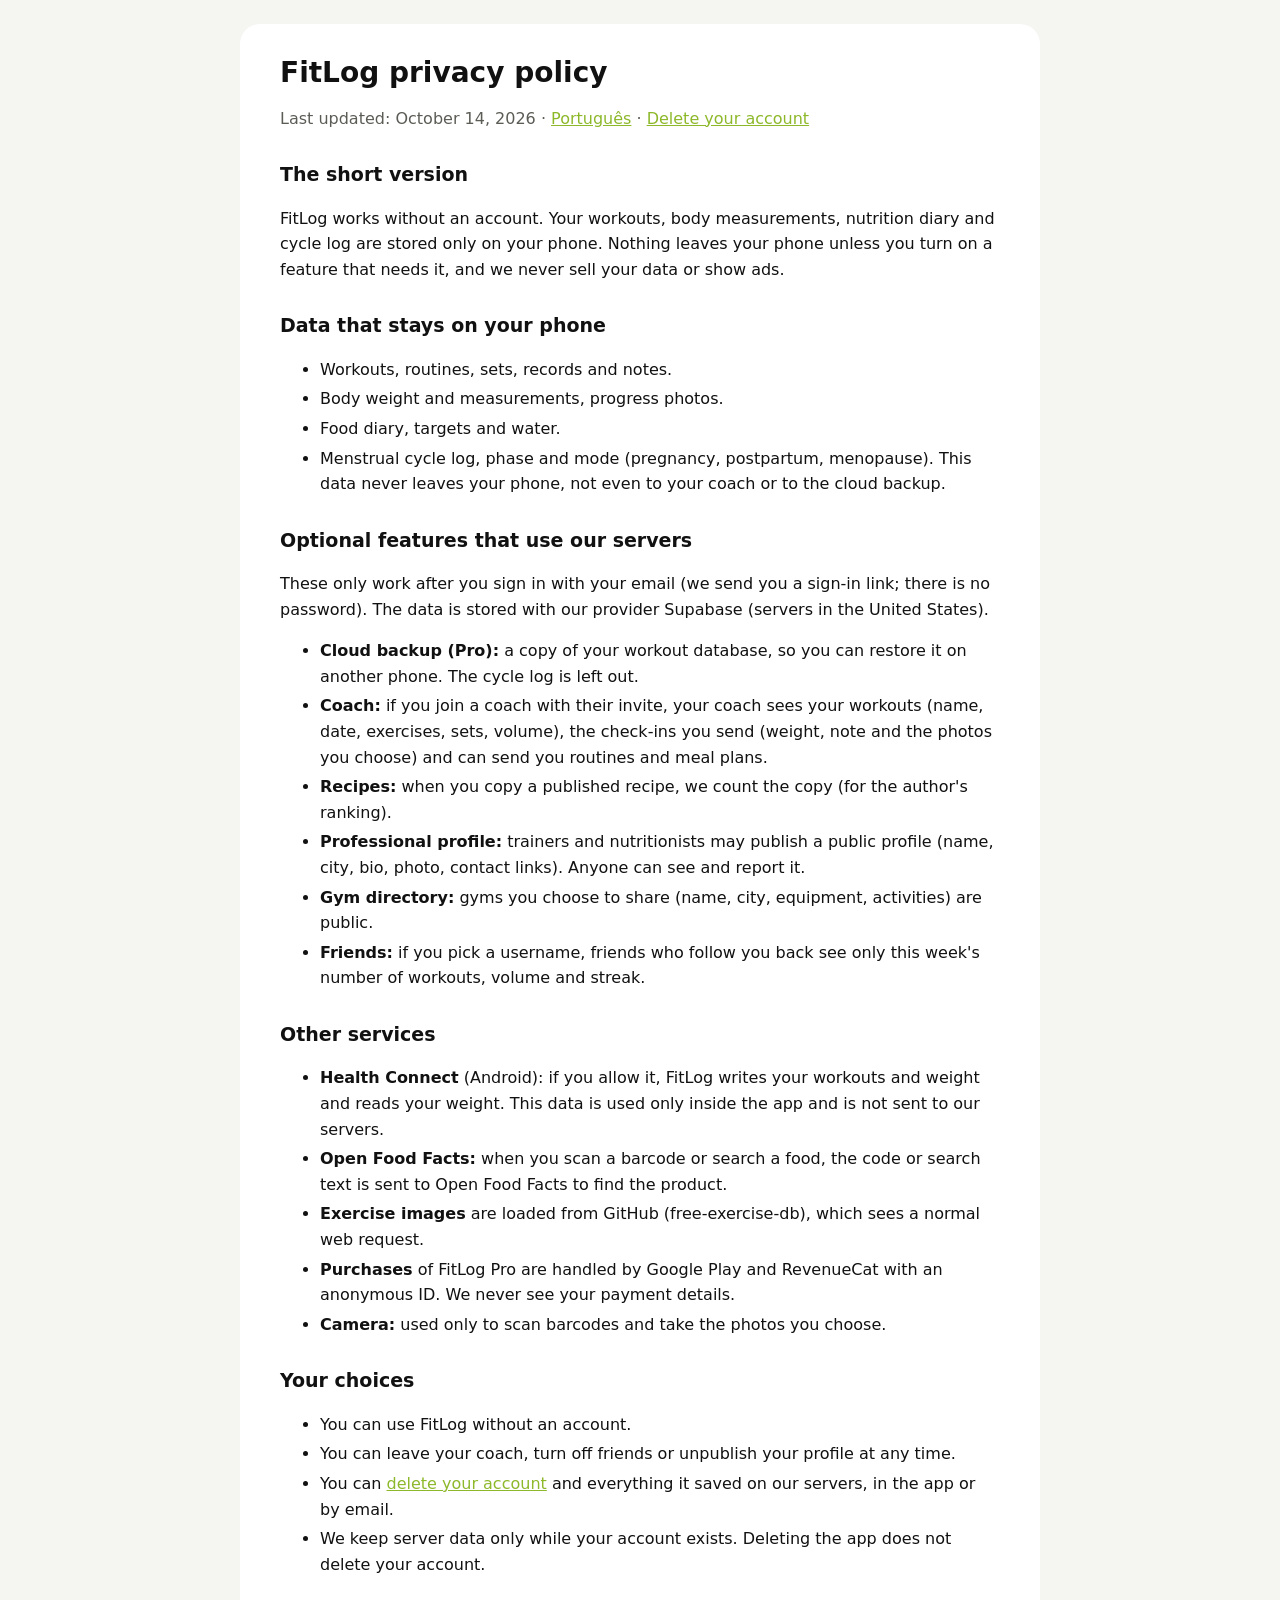
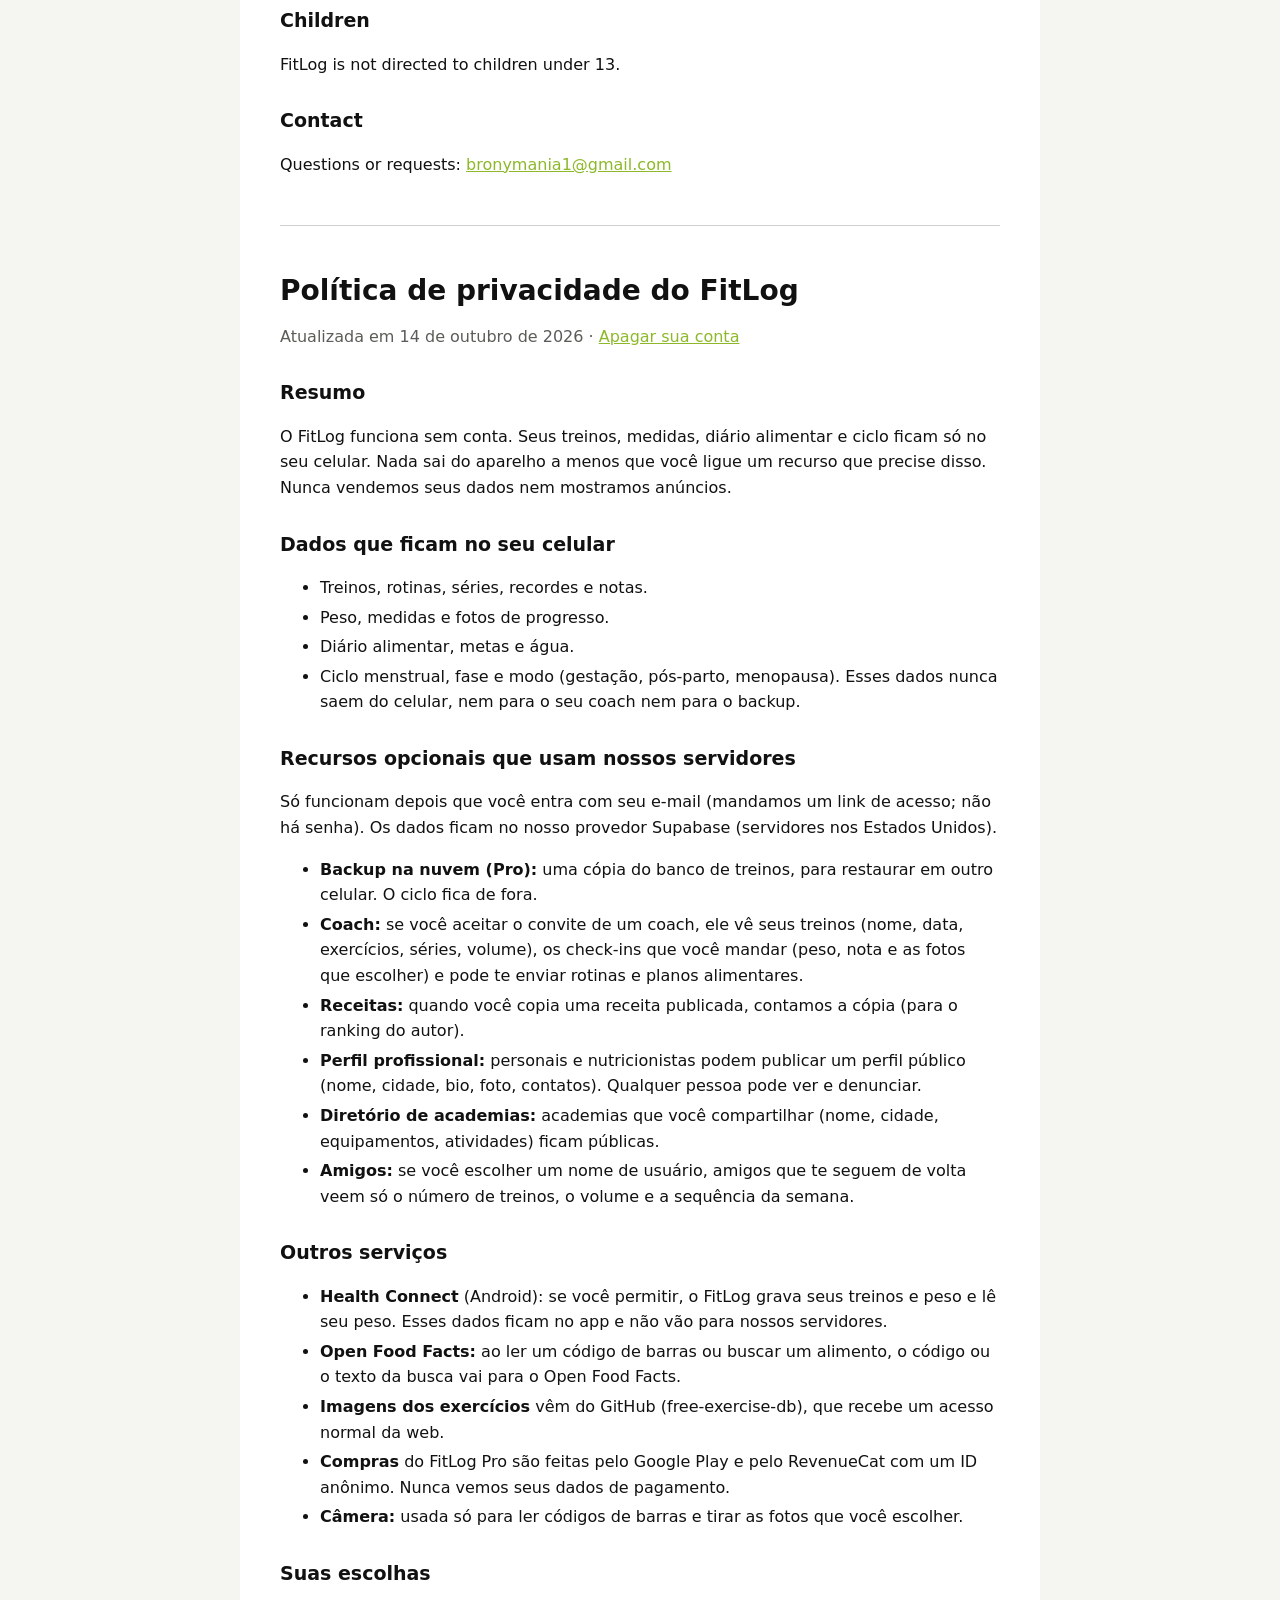
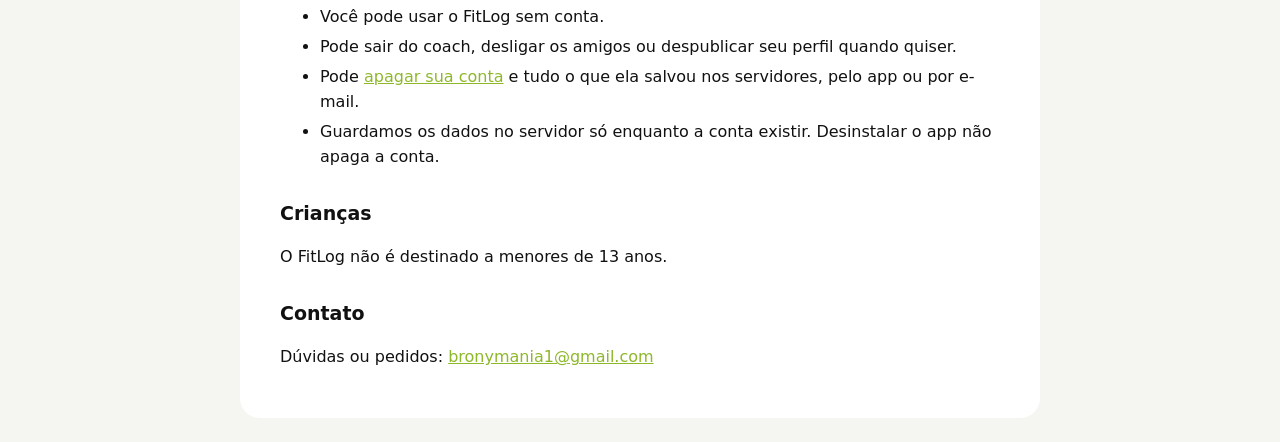
==== index.html @ 8a9bf97d "Public site: privacy policy and account deletion page (GitHub Pages) Co-Authored-By: Claude Opus 5.5" ====
<!doctype html>
<html lang="en">
<head>
<meta charset="utf-8">
<meta name="viewport" content="width=device-width, initial-scale=1">
<title>FitLog · Privacy policy</title>
<link rel="stylesheet" href="style.css">
</head>
<body>
<main>
<h1>FitLog privacy policy</h1>
<p class="muted">Last updated: October 14, 2026 · <a href="#pt">Português</a> · <a href="delete.html">Delete your account</a></p>

<h2>The short version</h2>
<p>FitLog works without an account. Your workouts, body measurements, nutrition diary and cycle log are stored only on your phone. Nothing leaves your phone unless you turn on a feature that needs it, and we never sell your data or show ads.</p>

<h2>Data that stays on your phone</h2>
<ul>
<li>Workouts, routines, sets, records and notes.</li>
<li>Body weight and measurements, progress photos.</li>
<li>Food diary, targets and water.</li>
<li>Menstrual cycle log, phase and mode (pregnancy, postpartum, menopause). This data never leaves your phone, not even to your coach or to the cloud backup.</li>
</ul>

<h2>Optional features that use our servers</h2>
<p>These only work after you sign in with your email (we send you a sign-in link; there is no password). The data is stored with our provider Supabase (servers in the United States).</p>
<ul>
<li><b>Cloud backup (Pro):</b> a copy of your workout database, so you can restore it on another phone. The cycle log is left out.</li>
<li><b>Coach:</b> if you join a coach with their invite, your coach sees your workouts (name, date, exercises, sets, volume), the check-ins you send (weight, note and the photos you choose) and can send you routines and meal plans.</li>
<li><b>Recipes:</b> when you copy a published recipe, we count the copy (for the author's ranking).</li>
<li><b>Professional profile:</b> trainers and nutritionists may publish a public profile (name, city, bio, photo, contact links). Anyone can see and report it.</li>
<li><b>Gym directory:</b> gyms you choose to share (name, city, equipment, activities) are public.</li>
<li><b>Friends:</b> if you pick a username, friends who follow you back see only this week's number of workouts, volume and streak.</li>
</ul>

<h2>Other services</h2>
<ul>
<li><b>Health Connect</b> (Android): if you allow it, FitLog writes your workouts and weight and reads your weight. This data is used only inside the app and is not sent to our servers.</li>
<li><b>Open Food Facts:</b> when you scan a barcode or search a food, the code or search text is sent to Open Food Facts to find the product.</li>
<li><b>Exercise images</b> are loaded from GitHub (free-exercise-db), which sees a normal web request.</li>
<li><b>Purchases</b> of FitLog Pro are handled by Google Play and RevenueCat with an anonymous ID. We never see your payment details.</li>
<li><b>Camera:</b> used only to scan barcodes and take the photos you choose.</li>
</ul>

<h2>Your choices</h2>
<ul>
<li>You can use FitLog without an account.</li>
<li>You can leave your coach, turn off friends or unpublish your profile at any time.</li>
<li>You can <a href="delete.html">delete your account</a> and everything it saved on our servers, in the app or by email.</li>
<li>We keep server data only while your account exists. Deleting the app does not delete your account.</li>
</ul>

<h2>Children</h2>
<p>FitLog is not directed to children under 13.</p>

<h2>Contact</h2>
<p>Questions or requests: <a href="mailto:bronymania1@gmail.com">bronymania1@gmail.com</a></p>

<hr id="pt">

<h1>Política de privacidade do FitLog</h1>
<p class="muted">Atualizada em 14 de outubro de 2026 · <a href="delete.html#pt">Apagar sua conta</a></p>

<h2>Resumo</h2>
<p>O FitLog funciona sem conta. Seus treinos, medidas, diário alimentar e ciclo ficam só no seu celular. Nada sai do aparelho a menos que você ligue um recurso que precise disso. Nunca vendemos seus dados nem mostramos anúncios.</p>

<h2>Dados que ficam no seu celular</h2>
<ul>
<li>Treinos, rotinas, séries, recordes e notas.</li>
<li>Peso, medidas e fotos de progresso.</li>
<li>Diário alimentar, metas e água.</li>
<li>Ciclo menstrual, fase e modo (gestação, pós-parto, menopausa). Esses dados nunca saem do celular, nem para o seu coach nem para o backup.</li>
</ul>

<h2>Recursos opcionais que usam nossos servidores</h2>
<p>Só funcionam depois que você entra com seu e-mail (mandamos um link de acesso; não há senha). Os dados ficam no nosso provedor Supabase (servidores nos Estados Unidos).</p>
<ul>
<li><b>Backup na nuvem (Pro):</b> uma cópia do banco de treinos, para restaurar em outro celular. O ciclo fica de fora.</li>
<li><b>Coach:</b> se você aceitar o convite de um coach, ele vê seus treinos (nome, data, exercícios, séries, volume), os check-ins que você mandar (peso, nota e as fotos que escolher) e pode te enviar rotinas e planos alimentares.</li>
<li><b>Receitas:</b> quando você copia uma receita publicada, contamos a cópia (para o ranking do autor).</li>
<li><b>Perfil profissional:</b> personais e nutricionistas podem publicar um perfil público (nome, cidade, bio, foto, contatos). Qualquer pessoa pode ver e denunciar.</li>
<li><b>Diretório de academias:</b> academias que você compartilhar (nome, cidade, equipamentos, atividades) ficam públicas.</li>
<li><b>Amigos:</b> se você escolher um nome de usuário, amigos que te seguem de volta veem só o número de treinos, o volume e a sequência da semana.</li>
</ul>

<h2>Outros serviços</h2>
<ul>
<li><b>Health Connect</b> (Android): se você permitir, o FitLog grava seus treinos e peso e lê seu peso. Esses dados ficam no app e não vão para nossos servidores.</li>
<li><b>Open Food Facts:</b> ao ler um código de barras ou buscar um alimento, o código ou o texto da busca vai para o Open Food Facts.</li>
<li><b>Imagens dos exercícios</b> vêm do GitHub (free-exercise-db), que recebe um acesso normal da web.</li>
<li><b>Compras</b> do FitLog Pro são feitas pelo Google Play e pelo RevenueCat com um ID anônimo. Nunca vemos seus dados de pagamento.</li>
<li><b>Câmera:</b> usada só para ler códigos de barras e tirar as fotos que você escolher.</li>
</ul>

<h2>Suas escolhas</h2>
<ul>
<li>Você pode usar o FitLog sem conta.</li>
<li>Pode sair do coach, desligar os amigos ou despublicar seu perfil quando quiser.</li>
<li>Pode <a href="delete.html#pt">apagar sua conta</a> e tudo o que ela salvou nos servidores, pelo app ou por e-mail.</li>
<li>Guardamos os dados no servidor só enquanto a conta existir. Desinstalar o app não apaga a conta.</li>
</ul>

<h2>Crianças</h2>
<p>O FitLog não é destinado a menores de 13 anos.</p>

<h2>Contato</h2>
<p>Dúvidas ou pedidos: <a href="mailto:bronymania1@gmail.com">bronymania1@gmail.com</a></p>
</main>
</body>
</html>
---- style.css ----
:root { --bg: #F5F5F2; --ink: #111111; --muted: #5C5C57; --card: #FFFFFF; --accent: #8DB82A; }
@media (prefers-color-scheme: dark) {
  :root { --bg: #0F0F0E; --ink: #F2F2EE; --muted: #A3A39C; --card: #1A1A18; --accent: #B4D94E; }
}
body { margin: 0; background: var(--bg); color: var(--ink); font: 16px/1.6 system-ui, -apple-system, "Segoe UI", Roboto, sans-serif; }
main { max-width: 720px; margin: 24px auto; padding: 24px 16px; background: var(--card); border-radius: 20px; }
@media (min-width: 760px) { main { padding: 32px 40px; } }
h1 { font-size: 28px; line-height: 1.2; margin: 0 0 8px; }
h2 { font-size: 19px; margin: 28px 0 8px; }
.muted { color: var(--muted); }
a { color: var(--accent); }
hr { border: 0; border-top: 1px solid var(--muted); opacity: .3; margin: 48px 0; }
li { margin: 4px 0; }
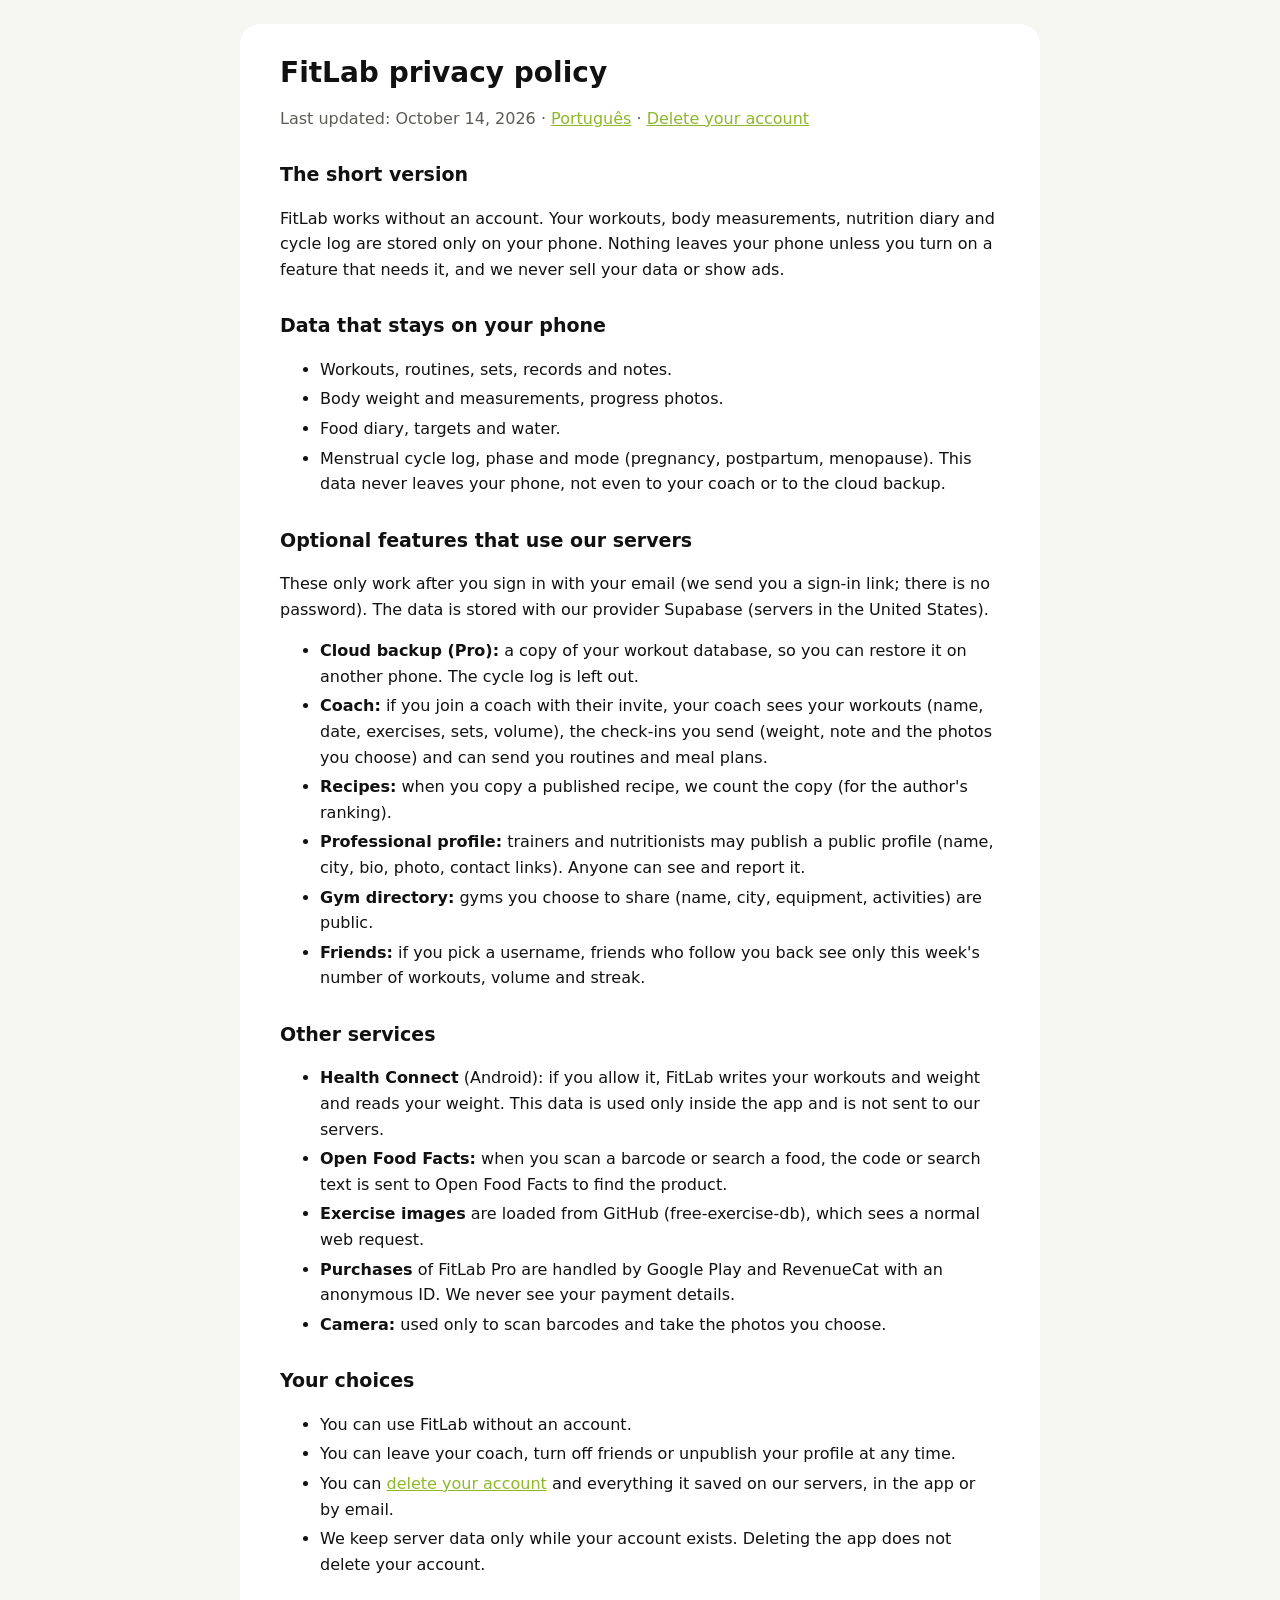
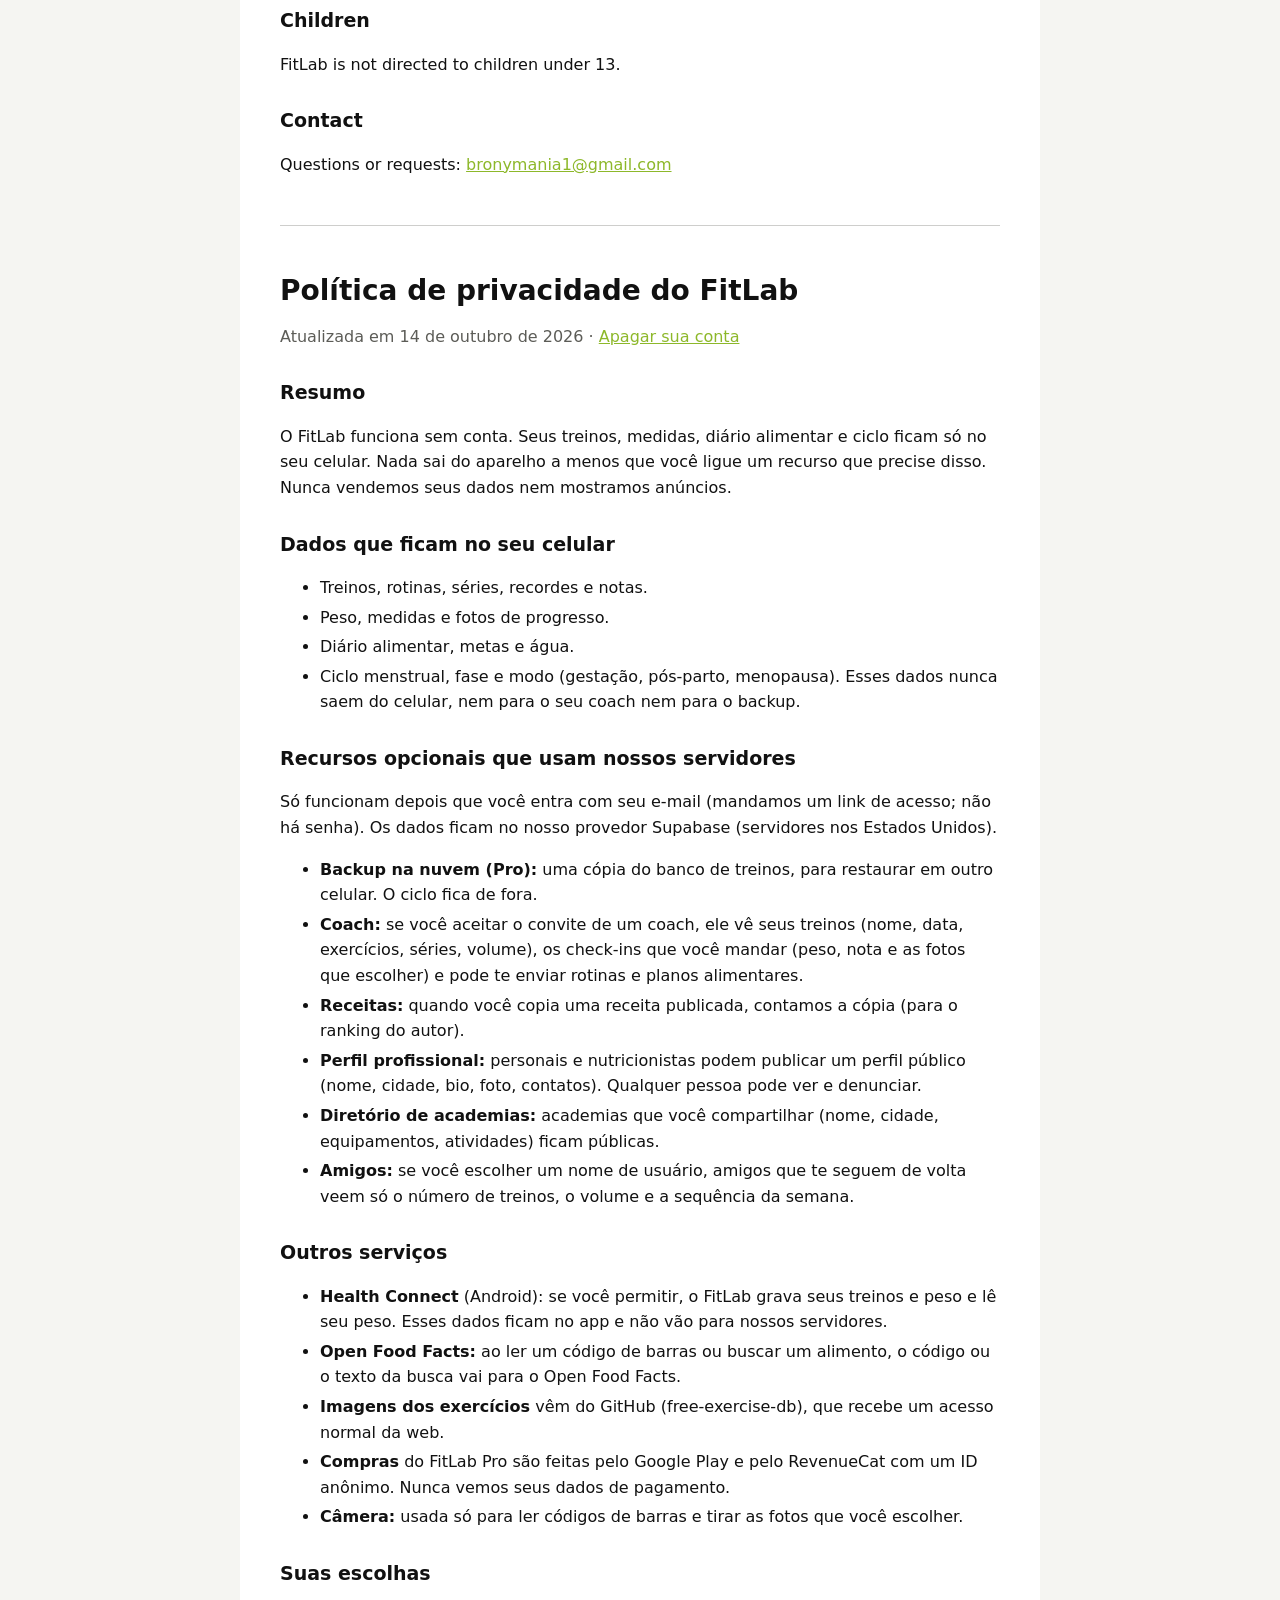
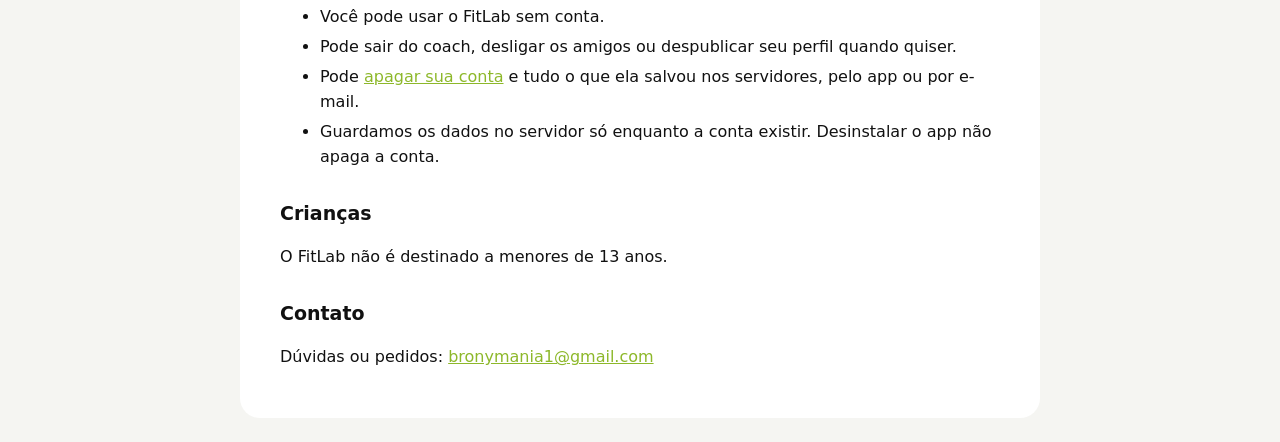
==== commit 1d62fe4b: "Rename app to FitLab (store id app.fitlab); store listing, feature graphic; integration test fixes (" ====
--- a/index.html
+++ b/index.html
@@ -3,16 +3,16 @@
 <head>
 <meta charset="utf-8">
 <meta name="viewport" content="width=device-width, initial-scale=1">
-<title>FitLog · Privacy policy</title>
+<title>FitLab · Privacy policy</title>
 <link rel="stylesheet" href="style.css">
 </head>
 <body>
 <main>
-<h1>FitLog privacy policy</h1>
+<h1>FitLab privacy policy</h1>
 <p class="muted">Last updated: October 14, 2026 · <a href="#pt">Português</a> · <a href="delete.html">Delete your account</a></p>
 
 <h2>The short version</h2>
-<p>FitLog works without an account. Your workouts, body measurements, nutrition diary and cycle log are stored only on your phone. Nothing leaves your phone unless you turn on a feature that needs it, and we never sell your data or show ads.</p>
+<p>FitLab works without an account. Your workouts, body measurements, nutrition diary and cycle log are stored only on your phone. Nothing leaves your phone unless you turn on a feature that needs it, and we never sell your data or show ads.</p>
 
 <h2>Data that stays on your phone</h2>
 <ul>
@@ -35,34 +35,34 @@
 
 <h2>Other services</h2>
 <ul>
-<li><b>Health Connect</b> (Android): if you allow it, FitLog writes your workouts and weight and reads your weight. This data is used only inside the app and is not sent to our servers.</li>
+<li><b>Health Connect</b> (Android): if you allow it, FitLab writes your workouts and weight and reads your weight. This data is used only inside the app and is not sent to our servers.</li>
 <li><b>Open Food Facts:</b> when you scan a barcode or search a food, the code or search text is sent to Open Food Facts to find the product.</li>
 <li><b>Exercise images</b> are loaded from GitHub (free-exercise-db), which sees a normal web request.</li>
-<li><b>Purchases</b> of FitLog Pro are handled by Google Play and RevenueCat with an anonymous ID. We never see your payment details.</li>
+<li><b>Purchases</b> of FitLab Pro are handled by Google Play and RevenueCat with an anonymous ID. We never see your payment details.</li>
 <li><b>Camera:</b> used only to scan barcodes and take the photos you choose.</li>
 </ul>
 
 <h2>Your choices</h2>
 <ul>
-<li>You can use FitLog without an account.</li>
+<li>You can use FitLab without an account.</li>
 <li>You can leave your coach, turn off friends or unpublish your profile at any time.</li>
 <li>You can <a href="delete.html">delete your account</a> and everything it saved on our servers, in the app or by email.</li>
 <li>We keep server data only while your account exists. Deleting the app does not delete your account.</li>
 </ul>
 
 <h2>Children</h2>
-<p>FitLog is not directed to children under 13.</p>
+<p>FitLab is not directed to children under 13.</p>
 
 <h2>Contact</h2>
 <p>Questions or requests: <a href="mailto:bronymania1@gmail.com">bronymania1@gmail.com</a></p>
 
 <hr id="pt">
 
-<h1>Política de privacidade do FitLog</h1>
+<h1>Política de privacidade do FitLab</h1>
 <p class="muted">Atualizada em 14 de outubro de 2026 · <a href="delete.html#pt">Apagar sua conta</a></p>
 
 <h2>Resumo</h2>
-<p>O FitLog funciona sem conta. Seus treinos, medidas, diário alimentar e ciclo ficam só no seu celular. Nada sai do aparelho a menos que você ligue um recurso que precise disso. Nunca vendemos seus dados nem mostramos anúncios.</p>
+<p>O FitLab funciona sem conta. Seus treinos, medidas, diário alimentar e ciclo ficam só no seu celular. Nada sai do aparelho a menos que você ligue um recurso que precise disso. Nunca vendemos seus dados nem mostramos anúncios.</p>
 
 <h2>Dados que ficam no seu celular</h2>
 <ul>
@@ -85,23 +85,23 @@
 
 <h2>Outros serviços</h2>
 <ul>
-<li><b>Health Connect</b> (Android): se você permitir, o FitLog grava seus treinos e peso e lê seu peso. Esses dados ficam no app e não vão para nossos servidores.</li>
+<li><b>Health Connect</b> (Android): se você permitir, o FitLab grava seus treinos e peso e lê seu peso. Esses dados ficam no app e não vão para nossos servidores.</li>
 <li><b>Open Food Facts:</b> ao ler um código de barras ou buscar um alimento, o código ou o texto da busca vai para o Open Food Facts.</li>
 <li><b>Imagens dos exercícios</b> vêm do GitHub (free-exercise-db), que recebe um acesso normal da web.</li>
-<li><b>Compras</b> do FitLog Pro são feitas pelo Google Play e pelo RevenueCat com um ID anônimo. Nunca vemos seus dados de pagamento.</li>
+<li><b>Compras</b> do FitLab Pro são feitas pelo Google Play e pelo RevenueCat com um ID anônimo. Nunca vemos seus dados de pagamento.</li>
 <li><b>Câmera:</b> usada só para ler códigos de barras e tirar as fotos que você escolher.</li>
 </ul>
 
 <h2>Suas escolhas</h2>
 <ul>
-<li>Você pode usar o FitLog sem conta.</li>
+<li>Você pode usar o FitLab sem conta.</li>
 <li>Pode sair do coach, desligar os amigos ou despublicar seu perfil quando quiser.</li>
 <li>Pode <a href="delete.html#pt">apagar sua conta</a> e tudo o que ela salvou nos servidores, pelo app ou por e-mail.</li>
 <li>Guardamos os dados no servidor só enquanto a conta existir. Desinstalar o app não apaga a conta.</li>
 </ul>
 
 <h2>Crianças</h2>
-<p>O FitLog não é destinado a menores de 13 anos.</p>
+<p>O FitLab não é destinado a menores de 13 anos.</p>
 
 <h2>Contato</h2>
 <p>Dúvidas ou pedidos: <a href="mailto:bronymania1@gmail.com">bronymania1@gmail.com</a></p>
